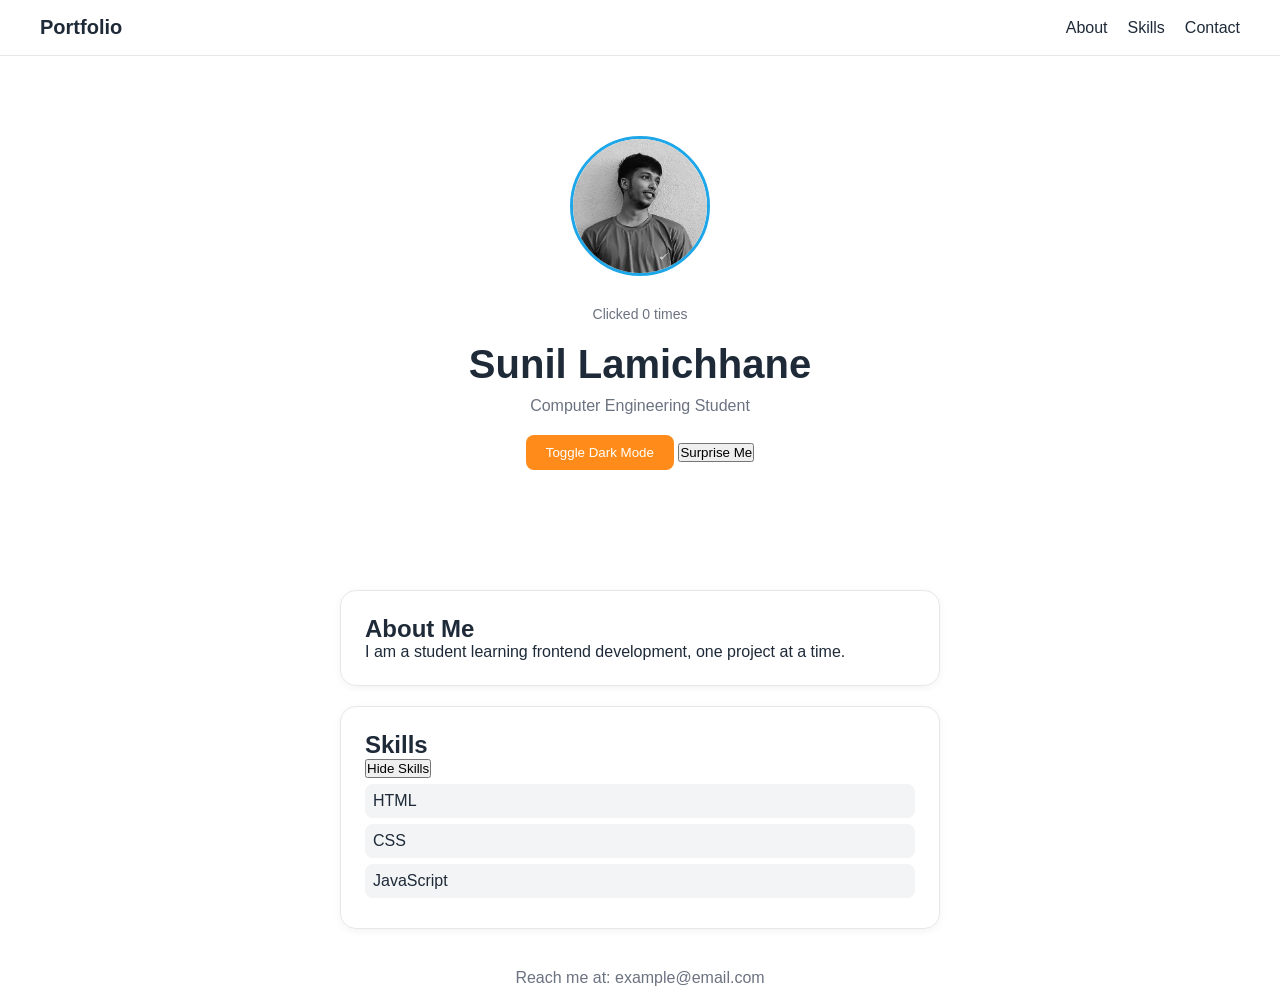
==== portfoli-project/index.html @ 202e4827 "Day 1 of Fellowship" ====
<!DOCTYPE html>
<html lang="en">
<head>
  <meta charset="UTF-8">
  <title>My Portfolio</title>
  <link rel="stylesheet" href="style.css">
</head>
<body>

  <nav>
    <div class="logo">Portfolio</div>
    <ul>
      <li><a href="#about">About</a></li>
      <li><a href="#skills">Skills</a></li>
      <li><a href="#contact">Contact</a></li>
    </ul>
  </nav>

  <section class="hero">
    <img src="sunil.jpg" alt="Profile picture" class="hero-img" id="heroImg">
    <p id="clickCount">Clicked 0 times</p>
    <h1 id="name">Sunil Lamichhane</h1>
    <p>Computer Engineering Student</p>
    <button id="themeBtn">Toggle Dark Mode</button>
    <button id="surpriseBtn">Surprise Me</button>
    <p id="factText"></p>
  </section>

  <section class="card" id="about">
    <h2>About Me</h2>
    <p>I am a student learning frontend development, one project at a time.</p>
  </section>

  <section class="card" id="skills">
    <h2>Skills</h2>
    <button id="toggleSkillsBtn">Hide Skills</button>
    <ul id="skillList"></ul>
  </section>

  <footer id="contact">
    <p>Reach me at: example@email.com</p>
  </footer>

  <script src="script.js"></script>
</body>
</html>
---- portfoli-project/style.css ----
* {
  margin: 0;
  padding: 0;
  box-sizing: border-box;
  font-family: sans-serif;
}

body {
  background: #ffffff;
  color: #1e2a38;
  transition: background 0.3s, color 0.3s;
}

nav {
  display: flex;
  justify-content: space-between;
  align-items: center;
  padding: 16px 40px;
  border-bottom: 1px solid #e5e7eb;
}

nav .logo {
  font-weight: bold;
  font-size: 20px;
}

nav ul {
  display: flex;
  list-style: none;
  gap: 20px;
}

nav ul li a {
  text-decoration: none;
  color: #1e2a38;
}

.hero {
  text-align: center;
  padding: 80px 20px;
}

.hero-img {
  width: 140px;
  height: 140px;
  border-radius: 50%;
  object-fit: cover;
  margin-bottom: 16px;
  border: 3px solid #1ea7e8;
}

.hero h1 {
  font-size: 40px;
  cursor: pointer;
}

.hero p {
  color: #6b7280;
  margin: 10px 0 20px;
}

#themeBtn {
  background: #ff8c1a;
  color: white;
  border: none;
  padding: 10px 20px;
  border-radius: 8px;
  cursor: pointer;
}

#themeBtn:hover {
  opacity: 0.85;
}

.card {
  max-width: 600px;
  margin: 20px auto;
  padding: 24px;
  border: 1px solid #e5e7eb;
  border-radius: 16px;
  box-shadow: 0 2px 8px rgba(0,0,0,0.05);
}

#skillList li {
  list-style: none;
  padding: 8px;
  margin: 6px 0;
  background: #f3f4f6;
  border-radius: 8px;
  cursor: pointer;
}

#skillList li.active {
  background: #1ea7e8;
  color: white;
}

.hidden {
  display: none;
}

#factText {
  margin-top: 12px;
  font-style: italic;
  color: #6b7280;
}

#clickCount {
  font-size: 14px;
  color: #6b7280;
}

footer {
  text-align: center;
  padding: 20px;
  color: #6b7280;
}

body.dark {
  background: #12181f;
  color: #ffffff;
}

body.dark .card {
  border-color: #2a3441;
}

body.dark nav {
  border-color: #2a3441;
}

body.dark nav ul li a {
  color: #ffffff;
}
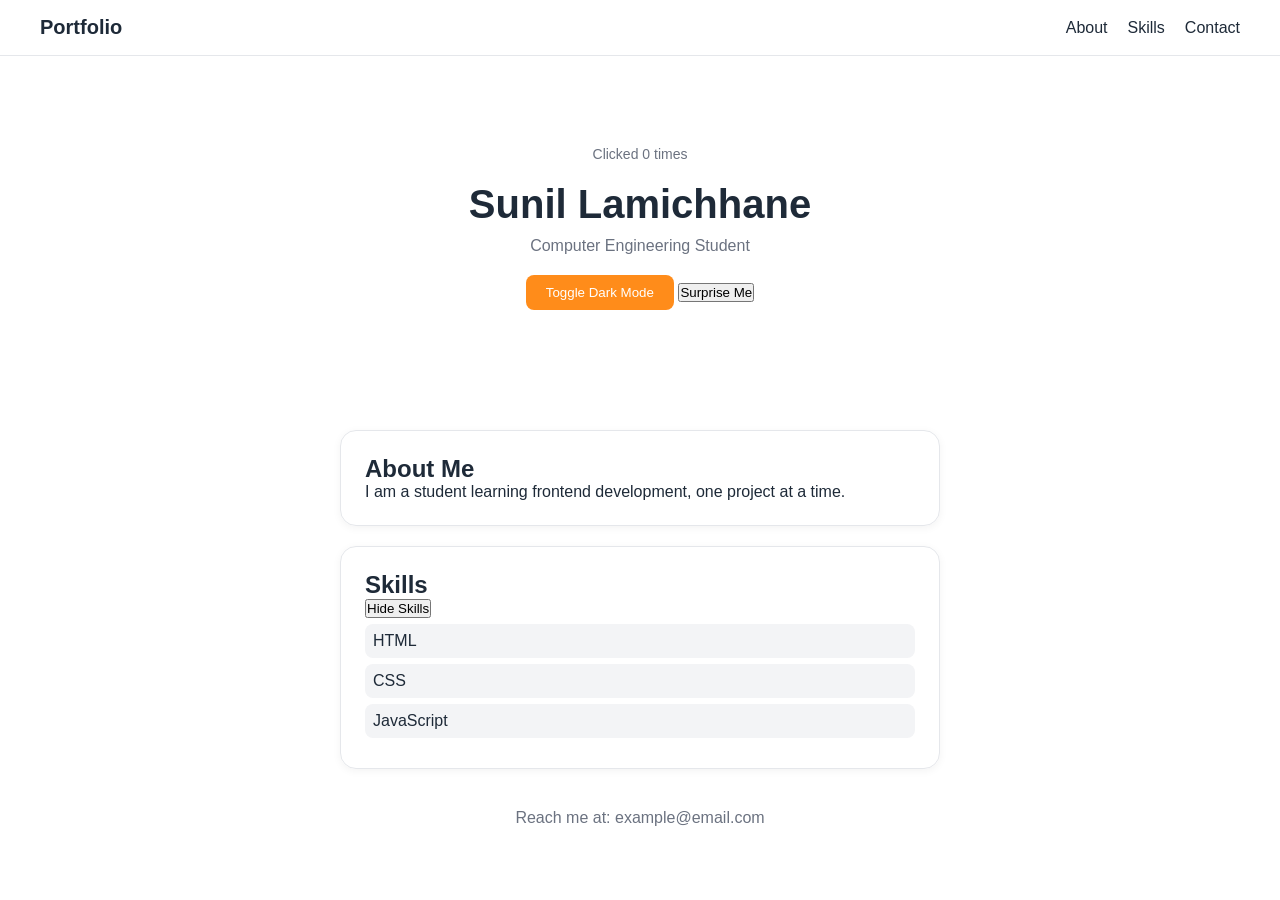
==== commit e0d64721: "Repo Cloned" ====
--- a/portfoli-project/index.html
+++ b/portfoli-project/index.html
@@ -17,7 +17,7 @@
   </nav>
 
   <section class="hero">
-    <img src="sunil.jpg" alt="Profile picture" class="hero-img" id="heroImg">
+    <!-- <img src="sunil.jpg" alt="Profile picture" class="hero-img" id="heroImg"> -->
     <p id="clickCount">Clicked 0 times</p>
     <h1 id="name">Sunil Lamichhane</h1>
     <p>Computer Engineering Student</p>
